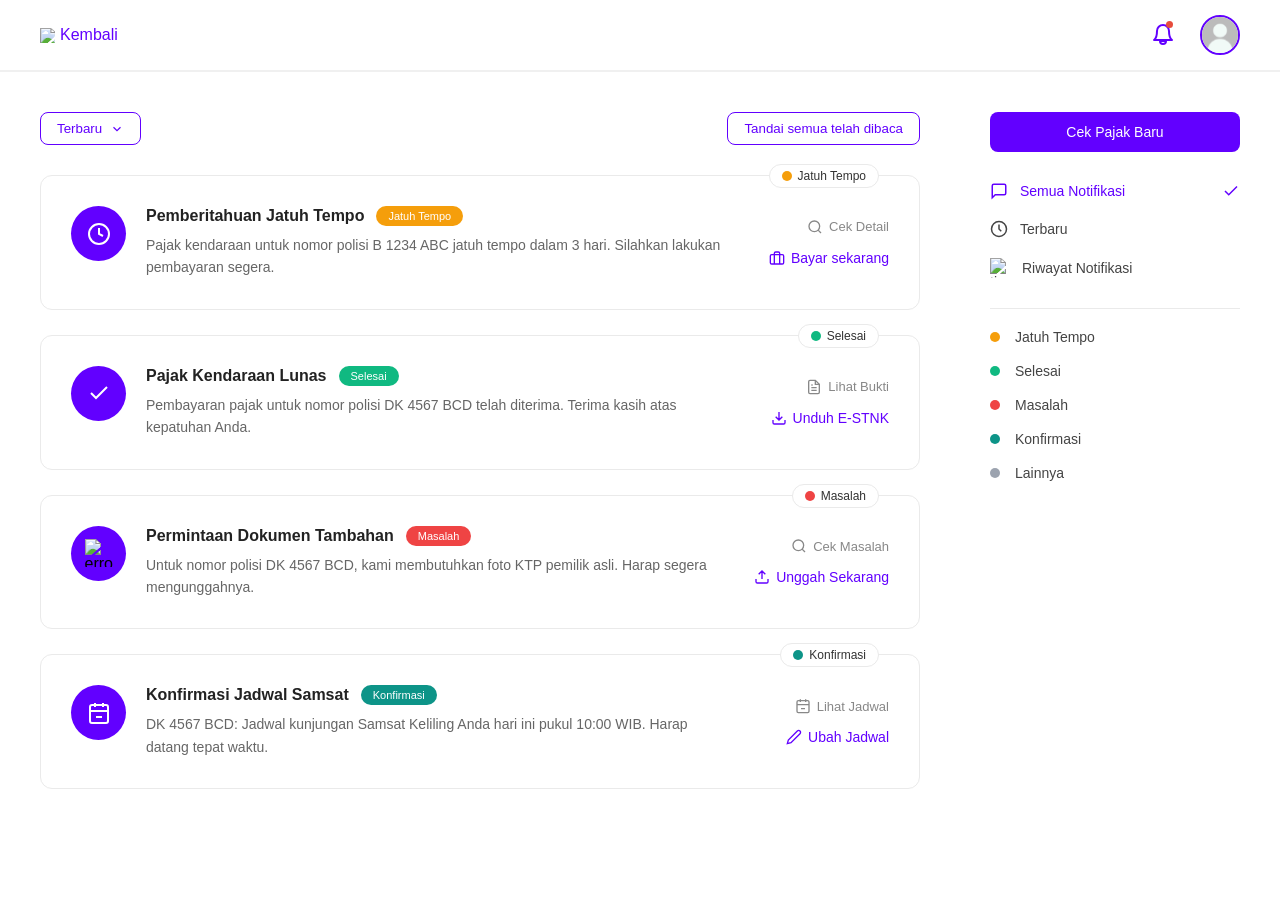
==== notification.html @ 1ccc20df "Menambahkan halaman notification, dan profile setting (serta mengubah index.html menjadi profile-inf" ====
<!doctype html>
<html lang="en">
  <head>
    <meta charset="UTF-8" />
    <title>Notifikasi - Cek Pajak Online</title>
    <link rel="stylesheet" href="css/style.css" />
  </head>
  <body class="bg-white">
    <header class="top-nav">
      <a href="#" class="nav-back-btn">
        <img
          src="https://img.icons8.com/ios-filled/50/6200ff/back.png"
          alt="back--v1"
        />
        Kembali
      </a>
      <div class="nav-right">
        <div class="nav-bell">
          <svg
            width="24"
            height="24"
            fill="none"
            stroke="#6200ff"
            stroke-width="2"
            viewBox="0 0 24 24"
            stroke-linecap="round"
            stroke-linejoin="round"
          >
            <path
              d="M18 8A6 6 0 006 8c0 7-3 9-3 9h18s-3-2-3-9zm-6 13a3 3 0 01-3-3h6a3 3 0 01-3 3z"
            ></path>
          </svg>
          <div class="bell-dot"></div>
        </div>
        <div class="nav-avatar">
          <img
            src="assets/profile.svg"
            alt="profile"
          />
        </div>
      </div>
    </header>

    <main class="notif-container">
      <div class="notif-main">
        <div class="notif-controls">
          <button class="notif-filter-btn">
            Terbaru
            <svg
              width="14"
              height="14"
              fill="none"
              stroke="currentColor"
              stroke-width="2"
              viewBox="0 0 24 24"
            >
              <path d="M6 9l6 6 6-6"></path>
            </svg>
          </button>
          <button class="notif-mark-read-btn">Tandai semua telah dibaca</button>
        </div>

        <div class="notif-card">
          <div class="notif-legend-badge">
            <div class="dot orange"></div>
            Jatuh Tempo
          </div>
          <div class="notif-icon-wrapper">
            <svg
              width="24"
              height="24"
              fill="none"
              stroke="white"
              stroke-width="2"
              viewBox="0 0 24 24"
            >
              <circle cx="12" cy="12" r="10"></circle>
              <path d="M12 6v6l4 2"></path>
            </svg>
          </div>
          <div class="notif-content">
            <div class="notif-title-row">
              <h3>Pemberitahuan Jatuh Tempo</h3>
              <span class="badge orange">Jatuh Tempo</span>
            </div>
            <p>
              Pajak kendaraan untuk nomor polisi B 1234 ABC jatuh tempo dalam 3
              hari. Silahkan lakukan pembayaran segera.
            </p>
          </div>
          <div class="notif-actions">
            <span class="action-text">
              <svg
                width="16"
                height="16"
                fill="none"
                stroke="currentColor"
                stroke-width="2"
                viewBox="0 0 24 24"
              >
                <circle cx="11" cy="11" r="8"></circle>
                <path d="M21 21l-4.35-4.35"></path>
              </svg>
              Cek Detail
            </span>
            <a href="#" class="action-link">
              <svg
                width="16"
                height="16"
                fill="none"
                stroke="currentColor"
                stroke-width="2"
                viewBox="0 0 24 24"
              >
                <rect x="2" y="7" width="20" height="14" rx="2" ry="2"></rect>
                <path d="M16 21V5a2 2 0 00-2-2h-4a2 2 0 00-2 2v16"></path>
              </svg>
              Bayar sekarang
            </a>
          </div>
        </div>

        <div class="notif-card">
          <div class="notif-legend-badge">
            <div class="dot green"></div>
            Selesai
          </div>
          <div class="notif-icon-wrapper">
            <svg
              width="24"
              height="24"
              fill="none"
              stroke="white"
              stroke-width="2"
              viewBox="0 0 24 24"
            >
              <path d="M20 6L9 17l-5-5"></path>
            </svg>
          </div>
          <div class="notif-content">
            <div class="notif-title-row">
              <h3>Pajak Kendaraan Lunas</h3>
              <span class="badge green">Selesai</span>
            </div>
            <p>
              Pembayaran pajak untuk nomor polisi DK 4567 BCD telah diterima.
              Terima kasih atas kepatuhan Anda.
            </p>
          </div>
          <div class="notif-actions">
            <span class="action-text">
              <svg
                width="16"
                height="16"
                fill="none"
                stroke="currentColor"
                stroke-width="2"
                viewBox="0 0 24 24"
              >
                <path
                  d="M14 2H6a2 2 0 00-2 2v16a2 2 0 002 2h12a2 2 0 002-2V8z"
                ></path>
                <path d="M14 2v6h6M16 13H8M16 17H8M10 9H8"></path>
              </svg>
              Lihat Bukti
            </span>
            <a href="#" class="action-link">
              <svg
                width="16"
                height="16"
                fill="none"
                stroke="currentColor"
                stroke-width="2"
                viewBox="0 0 24 24"
              >
                <path
                  d="M21 15v4a2 2 0 01-2 2H5a2 2 0 01-2-2v-4M7 10l5 5 5-5M12 15V3"
                ></path>
              </svg>
              Unduh E-STNK
            </a>
          </div>
        </div>

        <div class="notif-card">
          <div class="notif-legend-badge">
            <div class="dot red"></div>
            Masalah
          </div>
          <div class="notif-icon-wrapper">
            <img width="28" height="28" src="https://img.icons8.com/ios/50/ffffff/error--v1.png" alt="error--v1"/>
          </div>
          <div class="notif-content">
            <div class="notif-title-row">
              <h3>Permintaan Dokumen Tambahan</h3>
              <span class="badge red">Masalah</span>
            </div>
            <p>
              Untuk nomor polisi DK 4567 BCD, kami membutuhkan foto KTP pemilik
              asli. Harap segera mengunggahnya.
            </p>
          </div>
          <div class="notif-actions">
            <span class="action-text">
              <svg
                width="16"
                height="16"
                fill="none"
                stroke="currentColor"
                stroke-width="2"
                viewBox="0 0 24 24"
              >
                <circle cx="11" cy="11" r="8"></circle>
                <path d="M21 21l-4.35-4.35"></path>
              </svg>
              Cek Masalah
            </span>
            <a href="#" class="action-link">
              <svg
                width="16"
                height="16"
                fill="none"
                stroke="currentColor"
                stroke-width="2"
                viewBox="0 0 24 24"
              >
                <path
                  d="M21 15v4a2 2 0 01-2 2H5a2 2 0 01-2-2v-4M17 8l-5-5-5 5M12 3v12"
                ></path>
              </svg>
              Unggah Sekarang
            </a>
          </div>
        </div>

        <div class="notif-card">
          <div class="notif-legend-badge">
            <div class="dot teal"></div>
            Konfirmasi
          </div>
          <div class="notif-icon-wrapper">
            <svg
              width="24"
              height="24"
              fill="none"
              stroke="white"
              stroke-width="2"
              viewBox="0 0 24 24"
            >
              <rect x="3" y="4" width="18" height="18" rx="2" ry="2"></rect>
              <path d="M16 2v4M8 2v4M3 10h18M9 16h6"></path>
            </svg>
          </div>
          <div class="notif-content">
            <div class="notif-title-row">
              <h3>Konfirmasi Jadwal Samsat</h3>
              <span class="badge teal">Konfirmasi</span>
            </div>
            <p>
              DK 4567 BCD: Jadwal kunjungan Samsat Keliling Anda hari ini pukul
              10:00 WIB. Harap datang tepat waktu.
            </p>
          </div>
          <div class="notif-actions">
            <span class="action-text">
              <svg
                width="16"
                height="16"
                fill="none"
                stroke="currentColor"
                stroke-width="2"
                viewBox="0 0 24 24"
              >
                <rect x="3" y="4" width="18" height="18" rx="2" ry="2"></rect>
                <path d="M16 2v4M8 2v4M3 10h18M9 16h6"></path>
              </svg>
              Lihat Jadwal
            </span>
            <a href="#" class="action-link">
              <svg
                width="16"
                height="16"
                fill="none"
                stroke="currentColor"
                stroke-width="2"
                viewBox="0 0 24 24"
              >
                <path
                  d="M17 3a2.828 2.828 0 114 4L7.5 20.5 2 22l1.5-5.5L17 3z"
                ></path>
              </svg>
              Ubah Jadwal
            </a>
          </div>
        </div>
      </div>

      <aside class="notif-sidebar">
        <button class="btn-sidebar-primary">Cek Pajak Baru</button>

        <ul class="sidebar-menu">
          <li>
            <a href="#" class="active">
              <svg
                width="18"
                height="18"
                fill="none"
                stroke="currentColor"
                stroke-width="2"
                viewBox="0 0 24 24"
              >
                <path
                  d="M21 15a2 2 0 01-2 2H7l-4 4V5a2 2 0 012-2h14a2 2 0 012 2z"
                ></path>
              </svg>
              Semua Notifikasi
              <svg
                class="check"
                width="18"
                height="18"
                fill="none"
                stroke="currentColor"
                stroke-width="2"
                viewBox="0 0 24 24"
              >
                <path d="M20 6L9 17l-5-5"></path>
              </svg>
            </a>
          </li>
          <li>
            <a href="#">
              <svg
                width="18"
                height="18"
                fill="none"
                stroke="currentColor"
                stroke-width="2"
                viewBox="0 0 24 24"
              >
                <circle cx="12" cy="12" r="10"></circle>
                <path d="M12 6v6l3 3"></path>
              </svg>
              Terbaru
            </a>
          </li>
          <li>
            <a href="#">
              <img width="20" height="20" src="https://img.icons8.com/material-outlined/24/2a2a2a/time-machine.png" alt="time-machine"/>
              Riwayat Notifikasi
            </a>
          </li>
        </ul>

        <div class="sidebar-divider"></div>

        <ul class="legend-list">
          <li>
            <div class="dot orange"></div>
            Jatuh Tempo
          </li>
          <li>
            <div class="dot green"></div>
            Selesai
          </li>
          <li>
            <div class="dot red"></div>
            Masalah
          </li>
          <li>
            <div class="dot teal"></div>
            Konfirmasi
          </li>
          <li>
            <div class="dot gray"></div>
            Lainnya
          </li>
        </ul>
      </aside>
    </main>
  </body>
</html>
---- css/style.css ----
* {
  margin: 0;
  padding: 0;
  box-sizing: border-box;
  font-family: Arial, Helvetica, sans-serif;
}

body {
  background: #f5f5f7;
}

/* Header */

.profile-header{
    position:relative;
    background:linear-gradient(90deg,#6200ff,#6f00ff);
    height:180px;
}

.top-button {
    display: flex;
    align-items: center;
    gap: 5px;
    text-decoration: none;
}

.back-btn {
  display: flex;
  align-items: center;
  gap: 5px;
  padding: 30px;
  text-decoration: none;
  color: #f5f5f7;
}

.back-btn img {
  width: 15px;
  height: 15px;
}

.avatar {
  width: 200px;
  height: 200px;
  border-radius: 50%;
  overflow: hidden;
  position: absolute;
  bottom: -100px;
  left: 40px;
  border: 6px solid #f5f5f7;
}

.avatar img {
  width: 100%;
  height: 100%;
  object-fit: cover;
}

.profile-info {
  margin-left: 50px;
  padding-top: 110px;
  color: #222;
}

.profile-info h1 {
  font-size: 28px;
}

.profile-info p {
  font-size: 16px;
  color: #666;
  margin-top: 5px;
}

.profile-actions {
  margin-top: 30px;
  display: flex;
  gap: 10px;
}

.btn-primary {
  background: #6200ff;
  color: #f5f5f7;
  border: none;
  padding: 10px 20px;
  border-radius: 20px;
  cursor: pointer;
}

.btn-outline {
  background: #f5f5f7;
  border: 1.5px solid #6200ff;
  color: #6200ff;
  padding: 8px 18px;
  border-radius: 20px;
  cursor: pointer;
  text-decoration: none;
  font-size: 13px;
}

/* Card Field Form */

.form {
  width: 95%;
  margin: auto;
  padding-bottom: 40px;
}

.card {
  background: white;
  border-radius: 12px;
  margin-top: 40px;
  padding: 35px;
  box-shadow: 0 2px 10px rgba(0, 0, 0, 0.05);
}

.card-header {
  display: flex;
  justify-content: space-between;
  margin-bottom: 20px;
}

.edit-btn {
  border: none;
  background: #eee;
  padding: 6px 18px;
  border-radius: 20px;
  cursor: pointer;
}

/* Grid */

.grid {
  display: grid;
  grid-template-columns: 1fr 1fr;
  gap: 20px;
}

.field label {
  display: block;
  font-size: 13px;
  margin-bottom: 6px;
  color: #555;
}

.field input,
.field select,
.field textarea {
  width: 100%;
  padding: 10px;
  border-radius: 8px;
  border: 1px solid #ddd;
  background: #f9f9fb;
}

.field textarea {
  height: 70px;
}

.field.full {
  grid-column: 1/3;
}

/* Bottom Button */

.bottom-actions {
  display: flex;
  justify-content: flex-end;
  margin-top: 30px;
  gap: 10px;
}

.btn-cancel {
  background: #e5e7eb;
  border: none;
  padding: 10px 20px;
  border-radius: 20px;
  cursor: pointer;
}

/* footer {
  padding: 1rem;
  background: linear-gradient(90deg, #4b00ff, #a855f7);
  text-align: center;
  color: white;
} */


body.bg-white {
  background-color: #ffffff;
}

/* Top Navigasi */
.top-nav {
  display: flex;
  justify-content: space-between;
  align-items: center;
  padding: 15px 40px;
  background: #ffffff;
  border-bottom: 2px solid #f0f0f0;
}

.nav-back-btn {
  display: flex;
  align-items: center;
  gap: 5px;
  text-decoration: none;
  color: #6200ff;
}

.nav-back-btn img {
  width: 15px;
  height: 15px;
}

.nav-right {
  display: flex;
  align-items: center;
  gap: 25px;
}

.nav-bell {
  position: relative;
  display: flex;
  align-items: center;
  cursor: pointer;
}

.bell-dot {
  position: absolute;
  top: -2px;
  right: 2px;
  width: 7px;
  height: 7px;
  background: #e74c3c;
  border-radius: 50%;
}

.nav-avatar {
  width: 40px;
  height: 40px;
  border-radius: 50%;
  overflow: hidden;
  border: 2px solid #6200ff;
}

.nav-avatar img {
  width: 100%;
  height: 100%;
  object-fit: cover;
}

/* Container Layout */
.notif-container {
  display: flex;
  gap: 70px;
  padding: 40px;
  margin: 0 auto;
}

.notif-main {
  flex: 1;
}

.notif-sidebar {
  width: 250px;
  flex-shrink: 0;
}

/* Kontrol Atas (Dropdown & Tombol) */
.notif-controls {
  display: flex;
  justify-content: space-between;
  margin-bottom: 30px;
}

.notif-filter-btn {
  border: 1px solid #6200ff;
  color: #6200ff;
  padding: 8px 16px;
  border-radius: 8px;
  background: transparent;
  font-weight: 500;
  display: flex;
  align-items: center;
  gap: 8px;
  cursor: pointer;
}

.notif-mark-read-btn {
  border: 1px solid #6200ff;
  color: #6200ff;
  padding: 8px 16px;
  border-radius: 8px;
  background: transparent;
  font-weight: 500;
  cursor: pointer;
}

/* Kartu Notifikasi */
.notif-card {
  background: #ffffff;
  border: 1px solid #eaeaea;
  border-radius: 12px;
  padding: 30px;
  display: flex;
  gap: 20px;
  margin-bottom: 25px;
  position: relative;
}

.notif-legend-badge {
  position: absolute;
  top: -12px;
  right: 40px;
  background: #ffffff;
  padding: 4px 12px;
  display: flex;
  align-items: center;
  gap: 6px;
  font-size: 12px;
  font-weight: 500;
  color: #333;
  border: 1px solid #eaeaea;
  border-radius: 20px;
}

.notif-icon-wrapper {
  width: 55px;
  height: 55px;
  background: #6200ff;
  border-radius: 50%;
  display: flex;
  align-items: center;
  justify-content: center;
  flex-shrink: 0;
}

.notif-content {
  flex: 1;
}

.notif-title-row {
  display: flex;
  align-items: center;
  gap: 12px;
  margin-bottom: 8px;
}

.notif-title-row h3 {
  font-size: 16px;
  color: #222;
}

.badge {
  padding: 4px 12px;
  border-radius: 12px;
  font-size: 11px;
  color: white;
  font-weight: 500;
}

/* Warna Status */
.badge.orange { background: #f59e0b; }
.badge.green { background: #10b981; }
.badge.red { background: #ef4444; }
.badge.teal { background: #0d9488; }

.dot { width: 10px; height: 10px; border-radius: 50%; }
.dot.orange { background: #f59e0b; }
.dot.green { background: #10b981; }
.dot.red { background: #ef4444; }
.dot.teal { background: #0d9488; }
.dot.gray { background: #9ca3af; }

.notif-content p {
  color: #666;
  font-size: 14px;
  line-height: 1.6;
}

/* Aksi Kartu Kanan */
.notif-actions {
  display: flex;
  flex-direction: column;
  align-items: flex-end;
  gap: 15px;
  justify-content: center;
  min-width: 140px;
}

.action-text {
  color: #888;
  font-size: 13px;
  display: flex;
  align-items: center;
  gap: 6px;
}

.action-link {
  color: #6200ff;
  font-size: 14px;
  font-weight: 500;
  display: flex;
  align-items: center;
  gap: 6px;
  text-decoration: none;
}

/* Sidebar */
.btn-sidebar-primary {
  width: 100%;
  background: #6200ff;
  color: white;
  border: none;
  padding: 12px;
  border-radius: 8px;
  font-size: 14px;
  font-weight: 500;
  cursor: pointer;
  margin-bottom: 30px;
}

.sidebar-menu {
  list-style: none;
  margin-bottom: 30px;
}

.sidebar-menu li {
  margin-bottom: 20px;
}

.sidebar-menu a {
  display: flex;
  align-items: center;
  gap: 12px;
  text-decoration: none;
  color: #444;
  font-size: 14px;
  font-weight: 500;
}

.sidebar-menu a.active {
  color: #6200ff;
}

.sidebar-menu a.active .check {
  margin-left: auto;
}

.sidebar-divider {
  height: 1px;
  background: #eaeaea;
  margin: 20px 0;
}

.legend-list {
  list-style: none;
}

.legend-list li {
  display: flex;
  align-items: center;
  gap: 15px;
  margin-bottom: 18px;
  font-size: 14px;
  color: #444;
  font-weight: 500;
}


/* Tombol Edit di Header Kanan Atas */
.ps-header-edit-btn {
  position: absolute;
  top: 30px;
  right: 40px;
  width: 30px;
  height: 30px;
  background: white;
  border: none;
  border-radius: 50%;
  display: flex;
  align-items: center;
  justify-content: center;
  cursor: pointer;
  box-shadow: 0 2px 10px rgba(0,0,0,0.1);
}

/* Layout Kontainer Utama */
.ps-container {
  width: 95%;
  max-width: 1200px;
  margin: 0 auto;
  padding: 20px 0 60px;
}

/* Kotak Grup (Motor Saya & Mobil Saya) */
.ps-group-box {
  background: white;
  border-radius: 12px;
  border: 1px solid #e0e0e0;
  margin-top: 30px;
  overflow: hidden;
}

.ps-group-header {
  padding: 20px 30px;
  font-size: 16px;
  font-weight: bold;
  color: #222;
  border-bottom: 1px solid #e0e0e0;
  background: #fff;
}

/* Kartu Kendaraan */
.ps-card {
  display: flex;
  align-items: center;
  gap: 25px;
  padding: 30px;
  border-bottom: 1px solid #f0f0f0;
}

.ps-card:last-child {
  border-bottom: none;
}

/* Gambar Kendaraan */
.ps-img-wrap {
  width: 180px;
  height: 120px;
  border: 1px solid #eaeaea;
  border-radius: 8px;
  display: flex;
  justify-content: center;
  align-items: center;
  flex-shrink: 0;
  padding: 10px;
}

.ps-img-wrap img {
  max-width: 100%;
  max-height: 100%;
  object-fit: contain;
}

/* Detail Kendaraan */
.ps-details {
  flex: 1;
}

.ps-title {
  color: #6200ff;
  font-size: 15px;
  margin-bottom: 10px;
}

.ps-tags {
  display: flex;
  gap: 10px;
  margin-bottom: 15px;
}

.ps-tag {
  background: #f5f5f5;
  color: #555;
  font-size: 11px;
  padding: 5px 12px;
  border-radius: 4px;
  font-weight: 600;
}

/* Grid Spesifikasi */
.ps-grid {
  display: grid;
  grid-template-columns: 1fr 1.5fr 1fr 1fr 1fr;
  gap: 15px 10px;
}

.ps-item {
  display: flex;
  flex-direction: column;
}

.ps-col-span-2 {
  grid-column: span 2; /* Kolom Alamat lebih panjang */
}

.ps-item span {
  font-size: 11px;
  color: #888;
  margin-bottom: 4px;
}

.ps-item p {
  font-size: 13px;
  color: #222;
  margin: 0;
  font-weight: 500;
}

.ps-status-red { color: #e74c3c !important; }
.ps-status-green { color: #2ecc71 !important; }

/* Aksi/Tombol Kanan */
.ps-actions {
  display: flex;
  flex-direction: column;
  gap: 10px;
  width: 140px;
  flex-shrink: 0;
}

.ps-btn {
  width: 100%;
  padding: 10px;
  border-radius: 8px;
  font-size: 13px;
  font-weight: 600;
  border: none;
  cursor: pointer;
  text-align: center;
}

.ps-btn-cek {
  background: #6200ff;
  color: white;
}

.ps-btn-edit {
  background: #f0ebff;
  color: #6200ff;
}

.ps-btn-hapus {
  background: #e66f5c;
  color: white;
}
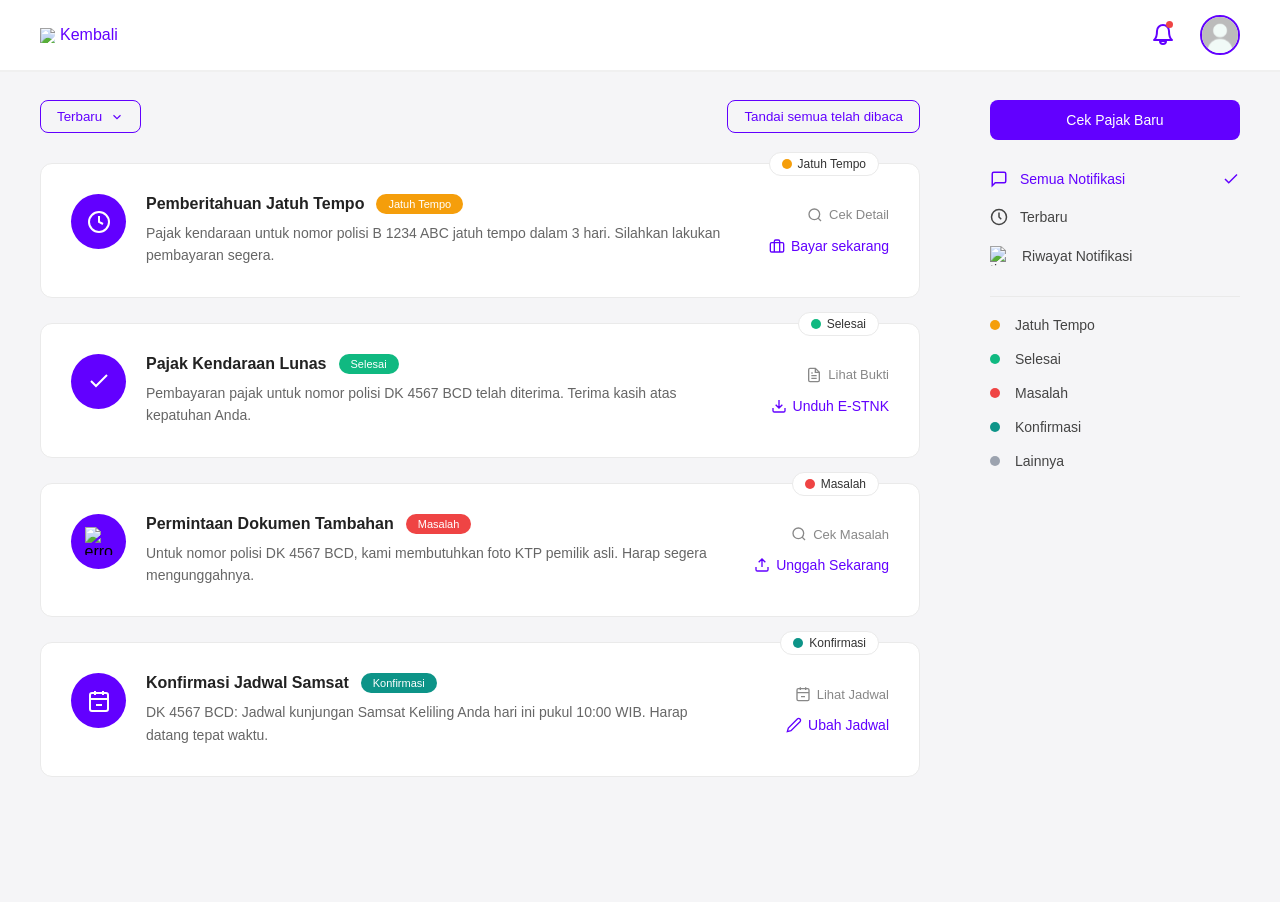
==== commit 66f7b136: "Update top nav halaman notification dan layoutnya agar responsif, dan routing back btn profile-info " ====
--- a/notification.html
+++ b/notification.html
@@ -32,12 +32,11 @@
           </svg>
           <div class="bell-dot"></div>
         </div>
-        <div class="nav-avatar">
-          <img
-            src="assets/profile.svg"
-            alt="profile"
-          />
-        </div>
+        <a href="profile-info.html">
+          <div class="nav-avatar">
+            <img src="assets/profile.svg" alt="profile" />
+          </div>
+        </a>
       </div>
     </header>
 
@@ -188,7 +187,12 @@
             Masalah
           </div>
           <div class="notif-icon-wrapper">
-            <img width="28" height="28" src="https://img.icons8.com/ios/50/ffffff/error--v1.png" alt="error--v1"/>
+            <img
+              width="28"
+              height="28"
+              src="https://img.icons8.com/ios/50/ffffff/error--v1.png"
+              alt="error--v1"
+            />
           </div>
           <div class="notif-content">
             <div class="notif-title-row">
@@ -345,7 +349,12 @@
           </li>
           <li>
             <a href="#">
-              <img width="20" height="20" src="https://img.icons8.com/material-outlined/24/2a2a2a/time-machine.png" alt="time-machine"/>
+              <img
+                width="20"
+                height="20"
+                src="https://img.icons8.com/material-outlined/24/2a2a2a/time-machine.png"
+                alt="time-machine"
+              />
               Riwayat Notifikasi
             </a>
           </li>
--- a/css/style.css
+++ b/css/style.css
@@ -10,7 +10,6 @@
 }
 
 /* Header */
-
 .profile-header{
     position:relative;
     background:linear-gradient(90deg,#6200ff,#6f00ff);
@@ -98,18 +97,18 @@
 }
 
 /* Card Field Form */
-
 .form {
   width: 95%;
   margin: auto;
   padding-bottom: 40px;
+  padding-top: 40px;
 }
 
 .card {
   background: white;
   border-radius: 12px;
-  margin-top: 40px;
-  padding: 35px;
+  padding: 30px;
+  margin-bottom: 20px;
   box-shadow: 0 2px 10px rgba(0, 0, 0, 0.05);
 }
 
@@ -127,8 +126,7 @@
   cursor: pointer;
 }
 
-/* Grid */
-
+/* Grid Field */
 .grid {
   display: grid;
   grid-template-columns: 1fr 1fr;
@@ -161,7 +159,6 @@
 }
 
 /* Bottom Button */
-
 .bottom-actions {
   display: flex;
   justify-content: flex-end;
@@ -177,19 +174,7 @@
   cursor: pointer;
 }
 
-/* footer {
-  padding: 1rem;
-  background: linear-gradient(90deg, #4b00ff, #a855f7);
-  text-align: center;
-  color: white;
-} */
-
-
-body.bg-white {
-  background-color: #ffffff;
-}
-
-/* Top Navigasi */
+/* Top Nav */
 .top-nav {
   display: flex;
   justify-content: space-between;
@@ -197,6 +182,11 @@
   padding: 15px 40px;
   background: #ffffff;
   border-bottom: 2px solid #f0f0f0;
+  position: fixed;
+  top: 0;
+  left: 0;
+  right: 0;
+  z-index: 1000;
 }
 
 .nav-back-btn {
@@ -231,7 +221,7 @@
   right: 2px;
   width: 7px;
   height: 7px;
-  background: #e74c3c;
+  background: #ef4444;
   border-radius: 50%;
 }
 
@@ -254,7 +244,7 @@
   display: flex;
   gap: 70px;
   padding: 40px;
-  margin: 0 auto;
+  margin: 60px auto;
 }
 
 .notif-main {
@@ -266,7 +256,7 @@
   flex-shrink: 0;
 }
 
-/* Kontrol Atas (Dropdown & Tombol) */
+/* Kontrol Atas (Dropdown dan Tombol) */
 .notif-controls {
   display: flex;
   justify-content: space-between;
@@ -296,7 +286,7 @@
   cursor: pointer;
 }
 
-/* Kartu Notifikasi */
+/* Notif Card */
 .notif-card {
   background: #ffffff;
   border: 1px solid #eaeaea;
@@ -359,7 +349,7 @@
   font-weight: 500;
 }
 
-/* Warna Status */
+/* Status Color */
 .badge.orange { background: #f59e0b; }
 .badge.green { background: #10b981; }
 .badge.red { background: #ef4444; }
@@ -378,7 +368,7 @@
   line-height: 1.6;
 }
 
-/* Aksi Kartu Kanan */
+/* Right Card Action */
 .notif-actions {
   display: flex;
   flex-direction: column;
@@ -488,30 +478,29 @@
 /* Layout Kontainer Utama */
 .ps-container {
   width: 95%;
-  max-width: 1200px;
   margin: 0 auto;
-  padding: 20px 0 60px;
+  padding: 10px 0 60px;
 }
 
 /* Kotak Grup (Motor Saya & Mobil Saya) */
 .ps-group-box {
   background: white;
   border-radius: 12px;
-  border: 1px solid #e0e0e0;
+  box-shadow: 0 2px 10px rgba(0, 0, 0, 0.05);
   margin-top: 30px;
   overflow: hidden;
 }
 
 .ps-group-header {
   padding: 20px 30px;
-  font-size: 16px;
+  font-size: 18px;
   font-weight: bold;
   color: #222;
   border-bottom: 1px solid #e0e0e0;
   background: #fff;
 }
 
-/* Kartu Kendaraan */
+/* Vehicle Card */
 .ps-card {
   display: flex;
   align-items: center;
@@ -524,23 +513,23 @@
   border-bottom: none;
 }
 
-/* Gambar Kendaraan */
+/* Vehicle Image */
 .ps-img-wrap {
-  width: 180px;
-  height: 120px;
-  border: 1px solid #eaeaea;
+  width: 200px;
+  height: 140px;
+  border: 2px solid #6200ff;
   border-radius: 8px;
   display: flex;
   justify-content: center;
   align-items: center;
   flex-shrink: 0;
-  padding: 10px;
+  overflow: hidden;
 }
 
 .ps-img-wrap img {
   max-width: 100%;
   max-height: 100%;
-  object-fit: contain;
+  object-fit: cover;
 }
 
 /* Detail Kendaraan */
@@ -566,7 +555,7 @@
   font-size: 11px;
   padding: 5px 12px;
   border-radius: 4px;
-  font-weight: 600;
+  font-weight: 500;
 }
 
 /* Grid Spesifikasi */
@@ -598,7 +587,7 @@
   font-weight: 500;
 }
 
-.ps-status-red { color: #e74c3c !important; }
+.ps-status-red { color: #ef4444 !important; }
 .ps-status-green { color: #2ecc71 !important; }
 
 /* Aksi/Tombol Kanan */
@@ -615,7 +604,7 @@
   padding: 10px;
   border-radius: 8px;
   font-size: 13px;
-  font-weight: 600;
+  font-weight: 500;
   border: none;
   cursor: pointer;
   text-align: center;
@@ -632,6 +621,6 @@
 }
 
 .ps-btn-hapus {
-  background: #e66f5c;
+  background: #ef4444;
   color: white;
 }
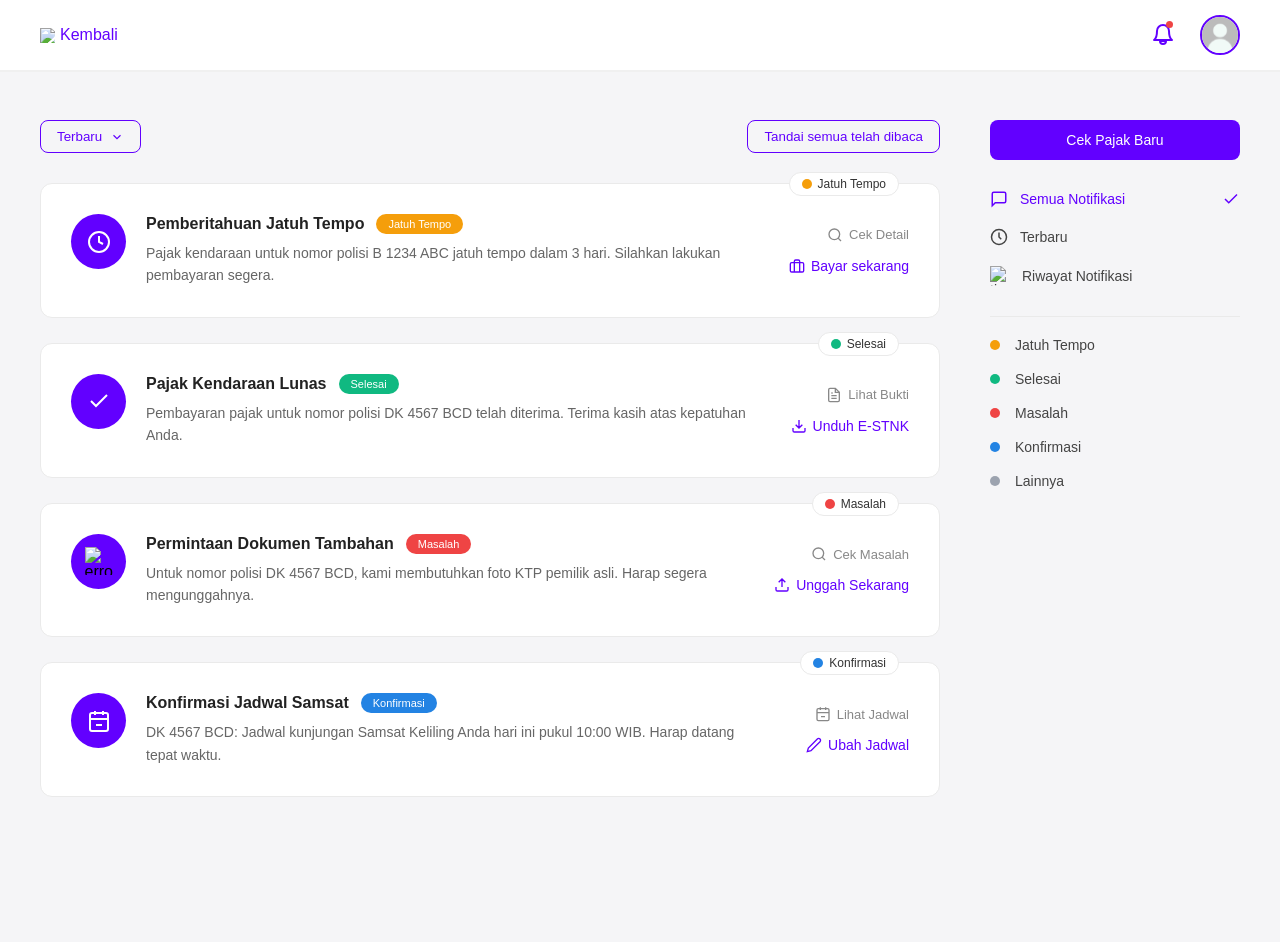
==== commit 3b617117: "Update title halaman website Pajaken" ====
--- a/notification.html
+++ b/notification.html
@@ -2,7 +2,7 @@
 <html lang="en">
   <head>
     <meta charset="UTF-8" />
-    <title>Notifikasi - Cek Pajak Online</title>
+    <title>Notifikasi - Pajaken</title>
     <link rel="stylesheet" href="css/style.css" />
   </head>
   <body class="bg-white">
@@ -239,7 +239,7 @@
 
         <div class="notif-card">
           <div class="notif-legend-badge">
-            <div class="dot teal"></div>
+            <div class="dot blue"></div>
             Konfirmasi
           </div>
           <div class="notif-icon-wrapper">
@@ -258,7 +258,7 @@
           <div class="notif-content">
             <div class="notif-title-row">
               <h3>Konfirmasi Jadwal Samsat</h3>
-              <span class="badge teal">Konfirmasi</span>
+              <span class="badge blue">Konfirmasi</span>
             </div>
             <p>
               DK 4567 BCD: Jadwal kunjungan Samsat Keliling Anda hari ini pukul
@@ -376,7 +376,7 @@
             Masalah
           </li>
           <li>
-            <div class="dot teal"></div>
+            <div class="dot blue"></div>
             Konfirmasi
           </li>
           <li>
--- a/css/style.css
+++ b/css/style.css
@@ -9,18 +9,21 @@
   background: #f5f5f7;
 }
 
+
+/* PROFIL PAGE STYLES */
+
 /* Header */
-.profile-header{
-    position:relative;
-    background:linear-gradient(90deg,#6200ff,#6f00ff);
-    height:180px;
+.profile-header {
+  position: relative;
+  background: linear-gradient(90deg, #6200ff, #6f00ff);
+  height: 180px;
 }
 
 .top-button {
-    display: flex;
-    align-items: center;
-    gap: 5px;
-    text-decoration: none;
+  display: flex;
+  align-items: center;
+  gap: 5px;
+  text-decoration: none;
 }
 
 .back-btn {
@@ -173,290 +176,6 @@
   border-radius: 20px;
   cursor: pointer;
 }
-
-/* Top Nav */
-.top-nav {
-  display: flex;
-  justify-content: space-between;
-  align-items: center;
-  padding: 15px 40px;
-  background: #ffffff;
-  border-bottom: 2px solid #f0f0f0;
-  position: fixed;
-  top: 0;
-  left: 0;
-  right: 0;
-  z-index: 1000;
-}
-
-.nav-back-btn {
-  display: flex;
-  align-items: center;
-  gap: 5px;
-  text-decoration: none;
-  color: #6200ff;
-}
-
-.nav-back-btn img {
-  width: 15px;
-  height: 15px;
-}
-
-.nav-right {
-  display: flex;
-  align-items: center;
-  gap: 25px;
-}
-
-.nav-bell {
-  position: relative;
-  display: flex;
-  align-items: center;
-  cursor: pointer;
-}
-
-.bell-dot {
-  position: absolute;
-  top: -2px;
-  right: 2px;
-  width: 7px;
-  height: 7px;
-  background: #ef4444;
-  border-radius: 50%;
-}
-
-.nav-avatar {
-  width: 40px;
-  height: 40px;
-  border-radius: 50%;
-  overflow: hidden;
-  border: 2px solid #6200ff;
-}
-
-.nav-avatar img {
-  width: 100%;
-  height: 100%;
-  object-fit: cover;
-}
-
-/* Container Layout */
-.notif-container {
-  display: flex;
-  gap: 70px;
-  padding: 40px;
-  margin: 60px auto;
-}
-
-.notif-main {
-  flex: 1;
-}
-
-.notif-sidebar {
-  width: 250px;
-  flex-shrink: 0;
-}
-
-/* Kontrol Atas (Dropdown dan Tombol) */
-.notif-controls {
-  display: flex;
-  justify-content: space-between;
-  margin-bottom: 30px;
-}
-
-.notif-filter-btn {
-  border: 1px solid #6200ff;
-  color: #6200ff;
-  padding: 8px 16px;
-  border-radius: 8px;
-  background: transparent;
-  font-weight: 500;
-  display: flex;
-  align-items: center;
-  gap: 8px;
-  cursor: pointer;
-}
-
-.notif-mark-read-btn {
-  border: 1px solid #6200ff;
-  color: #6200ff;
-  padding: 8px 16px;
-  border-radius: 8px;
-  background: transparent;
-  font-weight: 500;
-  cursor: pointer;
-}
-
-/* Notif Card */
-.notif-card {
-  background: #ffffff;
-  border: 1px solid #eaeaea;
-  border-radius: 12px;
-  padding: 30px;
-  display: flex;
-  gap: 20px;
-  margin-bottom: 25px;
-  position: relative;
-}
-
-.notif-legend-badge {
-  position: absolute;
-  top: -12px;
-  right: 40px;
-  background: #ffffff;
-  padding: 4px 12px;
-  display: flex;
-  align-items: center;
-  gap: 6px;
-  font-size: 12px;
-  font-weight: 500;
-  color: #333;
-  border: 1px solid #eaeaea;
-  border-radius: 20px;
-}
-
-.notif-icon-wrapper {
-  width: 55px;
-  height: 55px;
-  background: #6200ff;
-  border-radius: 50%;
-  display: flex;
-  align-items: center;
-  justify-content: center;
-  flex-shrink: 0;
-}
-
-.notif-content {
-  flex: 1;
-}
-
-.notif-title-row {
-  display: flex;
-  align-items: center;
-  gap: 12px;
-  margin-bottom: 8px;
-}
-
-.notif-title-row h3 {
-  font-size: 16px;
-  color: #222;
-}
-
-.badge {
-  padding: 4px 12px;
-  border-radius: 12px;
-  font-size: 11px;
-  color: white;
-  font-weight: 500;
-}
-
-/* Status Color */
-.badge.orange { background: #f59e0b; }
-.badge.green { background: #10b981; }
-.badge.red { background: #ef4444; }
-.badge.teal { background: #0d9488; }
-
-.dot { width: 10px; height: 10px; border-radius: 50%; }
-.dot.orange { background: #f59e0b; }
-.dot.green { background: #10b981; }
-.dot.red { background: #ef4444; }
-.dot.teal { background: #0d9488; }
-.dot.gray { background: #9ca3af; }
-
-.notif-content p {
-  color: #666;
-  font-size: 14px;
-  line-height: 1.6;
-}
-
-/* Right Card Action */
-.notif-actions {
-  display: flex;
-  flex-direction: column;
-  align-items: flex-end;
-  gap: 15px;
-  justify-content: center;
-  min-width: 140px;
-}
-
-.action-text {
-  color: #888;
-  font-size: 13px;
-  display: flex;
-  align-items: center;
-  gap: 6px;
-}
-
-.action-link {
-  color: #6200ff;
-  font-size: 14px;
-  font-weight: 500;
-  display: flex;
-  align-items: center;
-  gap: 6px;
-  text-decoration: none;
-}
-
-/* Sidebar */
-.btn-sidebar-primary {
-  width: 100%;
-  background: #6200ff;
-  color: white;
-  border: none;
-  padding: 12px;
-  border-radius: 8px;
-  font-size: 14px;
-  font-weight: 500;
-  cursor: pointer;
-  margin-bottom: 30px;
-}
-
-.sidebar-menu {
-  list-style: none;
-  margin-bottom: 30px;
-}
-
-.sidebar-menu li {
-  margin-bottom: 20px;
-}
-
-.sidebar-menu a {
-  display: flex;
-  align-items: center;
-  gap: 12px;
-  text-decoration: none;
-  color: #444;
-  font-size: 14px;
-  font-weight: 500;
-}
-
-.sidebar-menu a.active {
-  color: #6200ff;
-}
-
-.sidebar-menu a.active .check {
-  margin-left: auto;
-}
-
-.sidebar-divider {
-  height: 1px;
-  background: #eaeaea;
-  margin: 20px 0;
-}
-
-.legend-list {
-  list-style: none;
-}
-
-.legend-list li {
-  display: flex;
-  align-items: center;
-  gap: 15px;
-  margin-bottom: 18px;
-  font-size: 14px;
-  color: #444;
-  font-weight: 500;
-}
-
 
 /* Tombol Edit di Header Kanan Atas */
 .ps-header-edit-btn {
@@ -472,7 +191,7 @@
   align-items: center;
   justify-content: center;
   cursor: pointer;
-  box-shadow: 0 2px 10px rgba(0,0,0,0.1);
+  box-shadow: 0 2px 10px rgba(0, 0, 0, 0.1);
 }
 
 /* Layout Kontainer Utama */
@@ -587,8 +306,12 @@
   font-weight: 500;
 }
 
-.ps-status-red { color: #ef4444 !important; }
-.ps-status-green { color: #2ecc71 !important; }
+.ps-status-red {
+  color: #ef4444 !important;
+}
+.ps-status-green {
+  color: #2ecc71 !important;
+}
 
 /* Aksi/Tombol Kanan */
 .ps-actions {
@@ -623,4 +346,762 @@
 .ps-btn-hapus {
   background: #ef4444;
   color: white;
-}+}
+
+
+/* NOTIFICATION PAGE STYLES */
+
+/* Top Nav */
+.top-nav {
+  display: flex;
+  justify-content: space-between;
+  align-items: center;
+  padding: 15px 40px;
+  background: #ffffff;
+  border-bottom: 2px solid #f0f0f0;
+  position: fixed;
+  top: 0;
+  left: 0;
+  right: 0;
+  z-index: 1000;
+}
+
+.nav-back-btn {
+  display: flex;
+  align-items: center;
+  gap: 5px;
+  text-decoration: none;
+  color: #6200ff;
+}
+
+.nav-back-btn img {
+  width: 15px;
+  height: 15px;
+}
+
+.nav-right {
+  display: flex;
+  align-items: center;
+  gap: 25px;
+}
+
+.nav-bell {
+  position: relative;
+  display: flex;
+  align-items: center;
+  cursor: pointer;
+}
+
+.bell-dot {
+  position: absolute;
+  top: -2px;
+  right: 2px;
+  width: 7px;
+  height: 7px;
+  background: #ef4444;
+  border-radius: 50%;
+}
+
+.nav-avatar {
+  width: 40px;
+  height: 40px;
+  border-radius: 50%;
+  overflow: hidden;
+  border: 2px solid #6200ff;
+}
+
+.nav-avatar img {
+  width: 100%;
+  height: 100%;
+  object-fit: cover;
+}
+
+/* Container Layout */
+.notif-container {
+  display: flex;
+  gap: 50px;
+  padding: 40px;
+  margin: 80px auto;
+}
+
+.notif-main {
+  flex: 1;
+}
+
+.notif-sidebar {
+  width: 250px;
+  flex-shrink: 0;
+}
+
+/* Kontrol Atas (Dropdown dan Tombol) */
+.notif-controls {
+  display: flex;
+  justify-content: space-between;
+  margin-bottom: 30px;
+}
+
+.notif-filter-btn {
+  border: 1px solid #6200ff;
+  color: #6200ff;
+  padding: 8px 16px;
+  border-radius: 8px;
+  background: transparent;
+  font-weight: 500;
+  display: flex;
+  align-items: center;
+  gap: 8px;
+  cursor: pointer;
+}
+
+.notif-mark-read-btn {
+  border: 1px solid #6200ff;
+  color: #6200ff;
+  padding: 8px 16px;
+  border-radius: 8px;
+  background: transparent;
+  font-weight: 500;
+  cursor: pointer;
+}
+
+/* Notif Card */
+.notif-card {
+  background: #ffffff;
+  border: 1px solid #eaeaea;
+  border-radius: 12px;
+  padding: 30px;
+  display: flex;
+  gap: 20px;
+  margin-bottom: 25px;
+  position: relative;
+}
+
+.notif-legend-badge {
+  position: absolute;
+  top: -12px;
+  right: 40px;
+  background: #ffffff;
+  padding: 4px 12px;
+  display: flex;
+  align-items: center;
+  gap: 6px;
+  font-size: 12px;
+  font-weight: 500;
+  color: #333;
+  border: 1px solid #eaeaea;
+  border-radius: 20px;
+}
+
+.notif-icon-wrapper {
+  width: 55px;
+  height: 55px;
+  background: #6200ff;
+  border-radius: 50%;
+  display: flex;
+  align-items: center;
+  justify-content: center;
+  flex-shrink: 0;
+}
+
+.notif-content {
+  flex: 1;
+}
+
+.notif-title-row {
+  display: flex;
+  align-items: center;
+  gap: 12px;
+  margin-bottom: 8px;
+}
+
+.notif-title-row h3 {
+  font-size: 16px;
+  color: #222;
+}
+
+.badge {
+  padding: 4px 12px;
+  border-radius: 12px;
+  font-size: 11px;
+  color: white;
+  font-weight: 500;
+}
+
+/* Status Color */
+.badge.orange {
+  background: #f59e0b;
+}
+.badge.green {
+  background: #10b981;
+}
+.badge.red {
+  background: #ef4444;
+}
+.badge.blue {
+  background: #2383e3;
+}
+
+.dot {
+  width: 10px;
+  height: 10px;
+  border-radius: 50%;
+}
+.dot.orange {
+  background: #f59e0b;
+}
+.dot.green {
+  background: #10b981;
+}
+.dot.red {
+  background: #ef4444;
+}
+.dot.blue {
+  background: #2383e3;
+}
+.dot.gray {
+  background: #9ca3af;
+}
+
+.notif-content p {
+  color: #666;
+  font-size: 14px;
+  line-height: 1.6;
+}
+
+/* Right Card Action */
+.notif-actions {
+  display: flex;
+  flex-direction: column;
+  align-items: flex-end;
+  gap: 15px;
+  justify-content: center;
+  min-width: 140px;
+}
+
+.action-text {
+  color: #888;
+  font-size: 13px;
+  display: flex;
+  align-items: center;
+  gap: 6px;
+}
+
+.action-link {
+  color: #6200ff;
+  font-size: 14px;
+  font-weight: 500;
+  display: flex;
+  align-items: center;
+  gap: 6px;
+  text-decoration: none;
+}
+
+/* Sidebar */
+.btn-sidebar-primary {
+  width: 100%;
+  background: #6200ff;
+  color: white;
+  border: none;
+  padding: 12px;
+  border-radius: 8px;
+  font-size: 14px;
+  font-weight: 500;
+  cursor: pointer;
+  margin-bottom: 30px;
+}
+
+.sidebar-menu {
+  list-style: none;
+  margin-bottom: 30px;
+}
+
+.sidebar-menu li {
+  margin-bottom: 20px;
+}
+
+.sidebar-menu a {
+  display: flex;
+  align-items: center;
+  gap: 12px;
+  text-decoration: none;
+  color: #444;
+  font-size: 14px;
+  font-weight: 500;
+}
+
+.sidebar-menu a.active {
+  color: #6200ff;
+}
+
+.sidebar-menu a.active .check {
+  margin-left: auto;
+}
+
+.sidebar-divider {
+  height: 1px;
+  background: #eaeaea;
+  margin: 20px 0;
+}
+
+.legend-list {
+  list-style: none;
+}
+
+.legend-list li {
+  display: flex;
+  align-items: center;
+  gap: 15px;
+  margin-bottom: 18px;
+  font-size: 14px;
+  color: #444;
+  font-weight: 500;
+}
+
+
+/* REMINDER PAGE STYLES */
+
+/* Top Nav */
+.rm-top-nav {
+  display: flex;
+  justify-content: space-between;
+  align-items: center;
+  padding: 20px 40px;
+  position: fixed;
+  top: 0;
+  left: 0;
+  right: 0;
+  z-index: 1000;
+}
+
+.rm-logo img {
+  height: 40px;
+  width: auto;
+  display: block;
+}
+
+.rm-nav-center {
+  position: absolute;
+  left: 50%;
+  transform: translateX(-50%);
+  display: flex;
+  background: white;
+  border-radius: 30px;
+  padding: 6px;
+  box-shadow: 0 2px 8px rgba(0, 0, 0, 0.04);
+  border: 1px solid #f0f0f0;
+}
+
+.rm-nav-item {
+  padding: 10px 24px;
+  text-decoration: none;
+  color: #6200ff;
+  font-weight: 500;
+  font-size: 14px;
+  border-radius: 25px;
+  transition: all 0.3s;
+}
+
+.rm-nav-item.active {
+  background: #6200ff;
+  color: white;
+}
+
+/* Layout Kontainer Utama */
+.rm-layout {
+  display: flex;
+  gap: 40px;
+  padding: 140px 20px 40px; /* Offset fixed header */
+  max-width: 1400px;
+  margin: 0 auto;
+}
+
+.rm-left {
+  flex: 1;
+}
+
+.rm-right {
+  width: 330px;
+  flex-shrink: 0;
+  margin: 67px 0 0 0;
+}
+
+/* Kalender Kiri - Kontrol Atas */
+.rm-view-tabs {
+  display: inline-flex;
+  background: #f0ebff;
+  border-radius: 8px;
+  padding: 4px;
+  margin-bottom: 25px;
+}
+
+.rm-view-tab {
+  padding: 8px 24px;
+  border: none;
+  background: transparent;
+  color: #6200ff;
+  font-weight: 500;
+  font-size: 13px;
+  border-radius: 6px;
+  cursor: pointer;
+}
+
+.rm-view-tab.active {
+  background: #6200ff;
+  color: white;
+}
+
+.rm-month-header {
+  display: flex;
+  justify-content: space-between;
+  align-items: center;
+  margin-bottom: 20px;
+}
+
+.rm-month-nav {
+  display: flex;
+  align-items: center;
+  gap: 20px;
+  padding-left: 15px;
+}
+
+.rm-month-nav h2 {
+  font-size: 22px;
+  color: #222;
+}
+
+.rm-nav-arrow {
+  width: 26px;
+  height: 26px;
+  border-radius: 50%;
+  background: #6200ff;
+  color: white;
+  border: none;
+  display: flex;
+  align-items: center;
+  justify-content: center;
+  cursor: pointer;
+  font-weight: 500;
+}
+
+.rm-search-filter {
+  display: flex;
+  gap: 12px;
+  padding-right: 15px;
+}
+
+.rm-search-box {
+  position: relative;
+  width: 350px;
+}
+
+.rm-search-box input {
+  width: 100%;
+  padding: 10px 15px 10px 15px;
+  border-radius: 8px;
+  border: 1px solid #e0e0e0;
+  background: #f9f9fb;
+  font-size: 13px;
+  outline: none;
+  color: #555;
+}
+
+.rm-search-box input::placeholder {
+  color: #aaa;
+}
+
+.rm-search-icon {
+  position: absolute;
+  right: 15px;
+  top: 50%;
+  transform: translateY(-50%);
+  color: #888;
+}
+
+.rm-filter-btn {
+  padding: 8px;
+  border-radius: 8px;
+  border: 1px solid #e0d4ff;
+  background: #f9f9fb;
+  color: #888;
+  cursor: pointer;
+  display: flex;
+  align-items: center;
+  justify-content: center;
+}
+
+/* Kalender Kiri - Grid */
+.rm-calendar-card {
+  background: white;
+  border-radius: 16px;
+  border: 1px solid #eaeaea;
+  overflow: hidden;
+}
+
+.rm-cal-header-row {
+  display: grid;
+  grid-template-columns: repeat(7, 1fr);
+  background: #f8f9fc;
+  border-bottom: 1px solid #eaeaea;
+}
+
+.rm-cal-header-cell {
+  padding: 16px;
+  text-align: center;
+  font-weight: 500;
+  font-size: 13px;
+  color: #333;
+}
+
+.rm-cal-header-cell:not(:last-child) {
+  border-right: 1px solid #eaeaea;
+}
+
+.rm-cal-grid {
+  display: grid;
+  grid-template-columns: repeat(7, 1fr);
+}
+
+.rm-cal-cell {
+  min-height: 110px;
+  border-right: 1px solid #eaeaea;
+  border-bottom: 1px solid #eaeaea;
+  padding: 12px;
+  display: flex;
+  flex-direction: column;
+}
+
+.rm-cal-cell:nth-child(7n) {
+  border-right: none;
+}
+.rm-cal-cell.last-row {
+  border-bottom: none;
+}
+
+.rm-date-top {
+  display: flex;
+  flex-direction: column-reverse;
+  align-items: center;
+  margin-left: auto;
+  width: fit-content;
+  margin-bottom: 5px;
+  gap: 4px;
+}
+
+.rm-date-num {
+  font-size: 14px;
+  color: #222;
+}
+
+.rm-date-num.muted {
+  color: #aaa;
+}
+
+.rm-event-dot {
+  width: 6px;
+  height: 6px;
+  background: #d4bfff;
+  border-radius: 50%;
+}
+
+.rm-event-block {
+  background: #f8f5ff;
+  border-left: 3px solid #6200ff;
+  padding: 6px 8px;
+  border-radius: 4px;
+  font-size: 11px;
+  color: #6200ff;
+  margin-top: auto;
+  line-height: 1.3;
+  font-weight: 500;
+}
+
+/* Kanan - Sidebar Form */
+.rm-sidebar-actions {
+  display: flex;
+  gap: 12px;
+  margin-bottom: 20px;
+}
+
+.rm-btn-add {
+  flex: 1;
+  background: #6200ff;
+  color: white;
+  border: none;
+  padding: 10px;
+  border-radius: 8px;
+  font-weight: 500;
+  font-size: 13px;
+  cursor: pointer;
+}
+
+.rm-btn-cancel {
+  flex: 1;
+  background: #f0ebff;
+  color: #6200ff;
+  border: none;
+  padding: 10px;
+  border-radius: 8px;
+  font-weight: 500;
+  font-size: 13px;
+  cursor: pointer;
+  display: flex;
+  align-items: center;
+  justify-content: center;
+  gap: 5px;
+}
+
+.rm-form-group {
+  margin-bottom: 20px;
+}
+
+.rm-label {
+  display: block;
+  font-size: 13px;
+  font-weight: 500;
+  color: #333;
+  margin-bottom: 8px;
+}
+
+.rm-select-wrapper {
+  position: relative;
+}
+
+.rm-select {
+  width: 100%;
+  appearance: none;
+  padding: 12px 15px;
+  border: 1px solid #ddd;
+  border-radius: 8px;
+  background: white;
+  font-size: 13px;
+  color: #555;
+  outline: none;
+}
+
+.rm-select-arrow {
+  position: absolute;
+  right: 15px;
+  top: 50%;
+  transform: translateY(-50%);
+  color: #aaa;
+  pointer-events: none;
+}
+
+.rm-toggle-row {
+  display: flex;
+  gap: 10px;
+}
+
+.rm-toggle-btn {
+  flex: 1;
+  padding: 10px;
+  border: 1.5px solid #ddd;
+  background: white;
+  color: #666;
+  border-radius: 8px;
+  font-size: 13px;
+  font-weight: 500;
+  cursor: pointer;
+  display: flex;
+  align-items: center;
+  justify-content: center;
+  gap: 6px;
+  transition: all 0.2s;
+}
+
+.rm-toggle-btn.active {
+  border-color: #6200ff;
+  color: #6200ff;
+  background: #f0ebff;
+}
+
+.rm-input-wrapper {
+  position: relative;
+}
+
+.rm-input {
+  width: 100%;
+  padding: 12px 15px;
+  border: 1px solid #ddd;
+  border-radius: 8px;
+  background: white;
+  font-size: 13px;
+  color: #333;
+  outline: none;
+}
+
+.rm-input-icon {
+  position: absolute;
+  right: 12px;
+  top: 50%;
+  transform: translateY(-50%);
+  color: #888;
+}
+
+/* Kanan - Mini Calendar */
+.rm-mini-cal {
+  background: #f4f5f9;
+  border-radius: 12px;
+  margin-top: 20px;
+}
+
+.rm-mini-grid {
+  display: grid;
+  grid-template-columns: repeat(7, 1fr);
+  gap: 6px 0;
+  text-align: center;
+  background: #eaeaea;
+  padding: 5px;
+  border-radius: 12px;
+}
+
+.rm-mini-day {
+  font-size: 11px;
+  font-weight: 600;
+  color: #2a2a2a;
+  height: 26px;
+  width: 26px;
+  margin: 0 auto;
+  display: flex;
+  align-items: center;
+  justify-content: center;
+}
+
+.rm-mini-date.muted {
+  color: #ccc;
+}
+
+.rm-mini-date {
+  font-size: 11px;
+  color: #666;
+  height: 26px;
+  width: 26px;
+  margin: 0 auto;
+  display: flex;
+  align-items: center;
+  justify-content: center;
+}
+
+.rm-mini-date.solid {
+  background: #6200ff;
+  color: white;
+  border-radius: 50%;
+}
+
+.rm-mini-date.outline {
+  border: 1px solid #6200ff;
+  color: #6200ff;
+  border-radius: 50%;
+}
+
+.rm-btn-submit {
+  width: 100%;
+  background: #6200ff;
+  color: white;
+  border: none;
+  padding: 14px;
+  border-radius: 8px;
+  font-size: 14px;
+  font-weight: 500;
+  margin-top: 20px;
+  cursor: pointer;
+}
